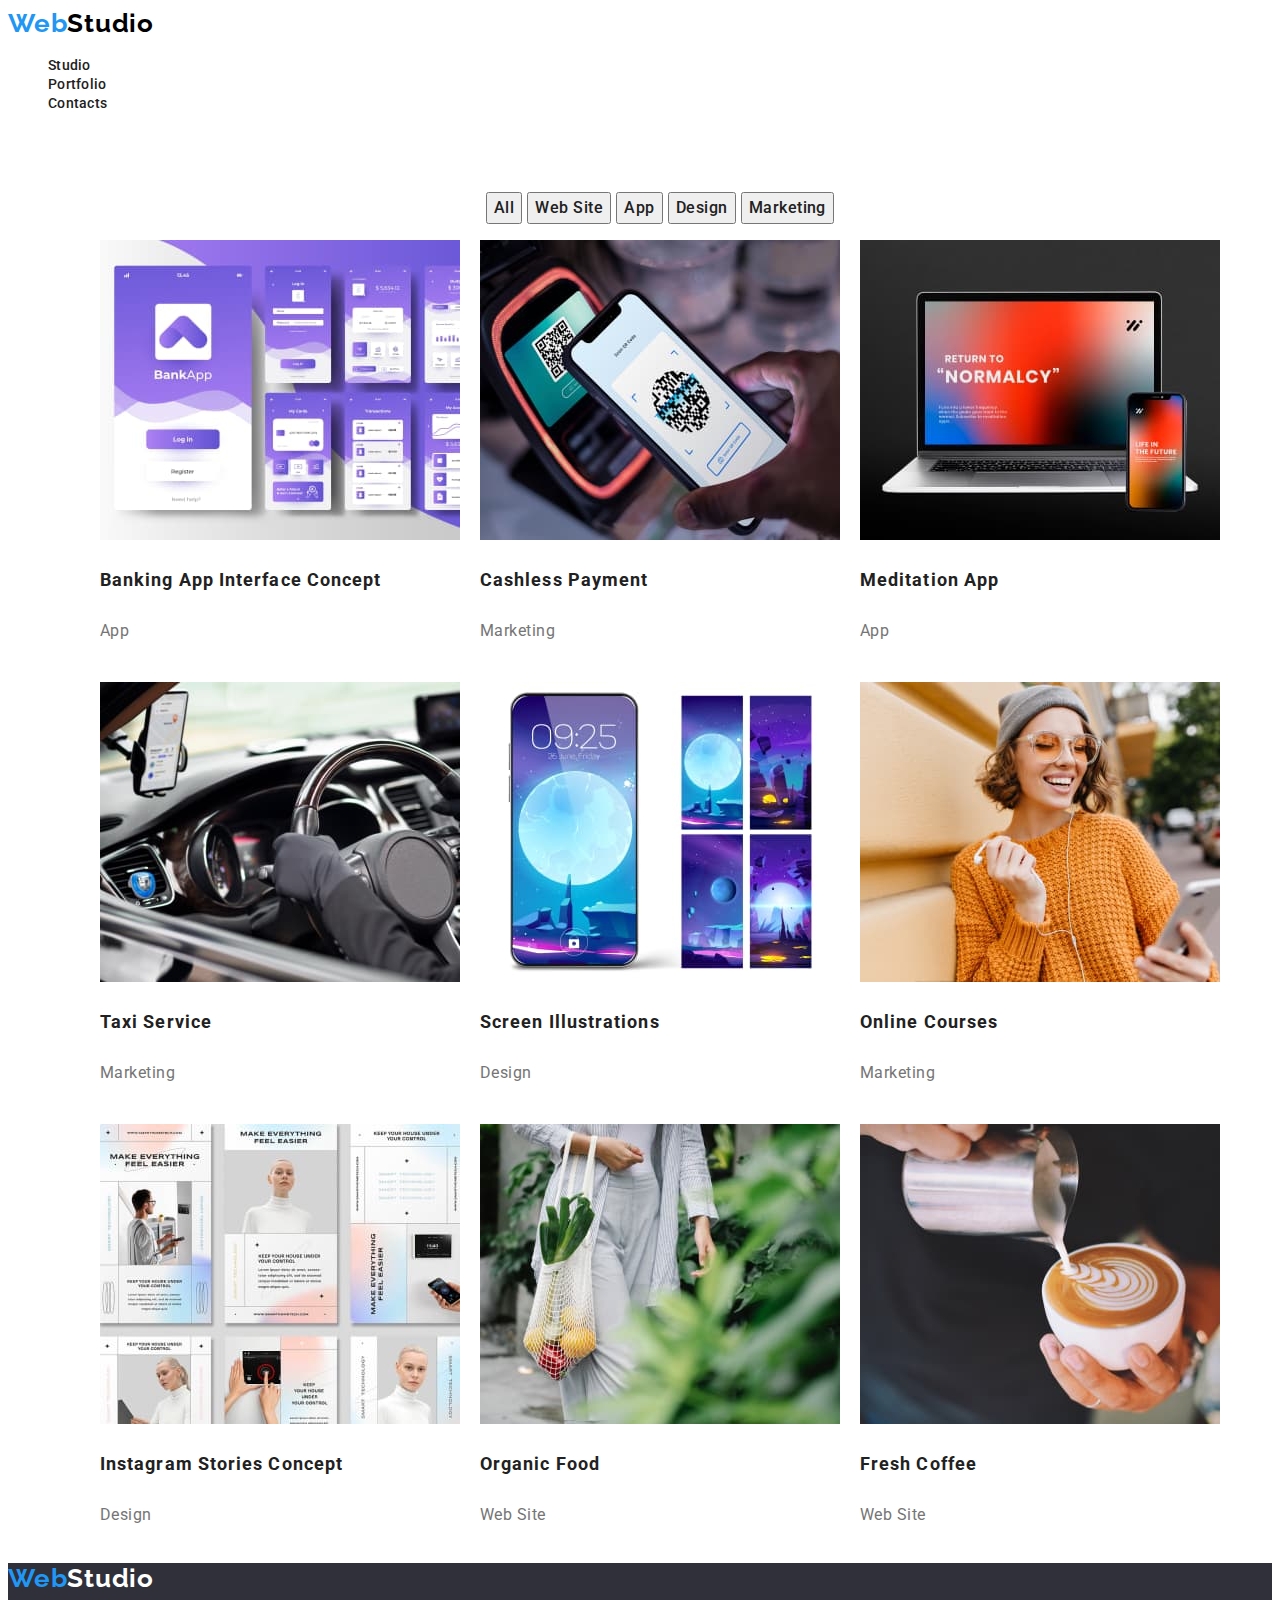
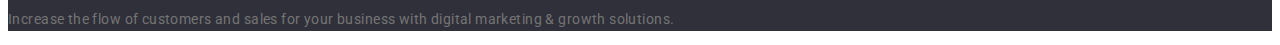
==== portfolio.html @ beb05702 "Completion of layout" ====
<!DOCTYPE html>
<html lang="en">
  <head>
    <meta charset="UTF-8" />
    <meta http-equiv="X-UA-Compatible" content="IE=edge" />
    <meta name="viewport" content="width=device-width, initial-scale=1.0" />
    <title>Portfolio</title>
    <link rel="stylesheet" href="./css/styles.css" />
    <link rel="preconnect" href="https://fonts.googleapis.com" />
    <link rel="preconnect" href="https://fonts.gstatic.com" crossorigin />
    <link
      href="https://fonts.googleapis.com/css2?family=Raleway:wght@700&family=Roboto:wght@400;500;700;900&display=swap"
      rel="stylesheet"
    />
  </head>
  <body>
    <!--Cap content-->
    <header class="header">
      <nav class="navigation">
        <a lang="en" href="./index.html" class="text-link link"
          >Web<span class="studio">Studio</span></a
        >
        <ul class="list-link list">
          <li><a href="./index.html" class="navigation-link link">Studio</a></li>
          <li><a href="./portfolio.html" class="navigation-link link">Portfolio</a></li>
          <li><a href="" class="navigation-link link">Contacts</a></li>
        </ul>
      </nav>
      <address class="address">
      <ul class="list-address list">
        <li>
          <a href="mailto:info@devstudio.com" class="contact-link-address link">info@devstudio.com</a>
        </li>
        <li><a href="tel:+110001111111" class="contact-link-address link">+11 (000) 111-11-11</a></li>
      </ul>
    </address>
    </header>
    <!--Основний контент портфоліо-->
    <main class="portfolio">
      <!--Фільтри проектів-->
      <section class="section-filter">
        <h1 class="visually-hidden">Фільтри проектів</h1>
        <ul class="list-filter list">
          <li><button type="button" class="button-filter">All</button></li>
          <li><button type="button" class="button-filter">Web Site</button></li>
          <li><button type="button" class="button-filter">App</button></li>
          <li><button type="button" class="button-filter">Design</button></li>
          <li><button type="button" class="button-filter">Marketing</button></li>
        </ul>
        
        <ul class="list-project list">
          <li class="text-list-project">
            <img src="./images/banking.jpg" alt="bank app" width="360" height="300"/>
            <h3 class="title-text-project">Banking App Interface Concept</h3>
            <p class="paragraph-project">App</p>
          </li>
          <li class="text-list-project">
            <img src="./images/cashless.jpg"
              alt="Cashless Payments process"
              width="360" height="300"
            />
            <h3 class="title-text-project">Cashless Payment</h3>
            <p class="paragraph-project">Marketing</p>
          </li>
          <li class="text-list-project">
            <img src="./images/meditation.jpg" alt="Laptop and phone" width="360" height="300"/>
            <h3 class="title-text-project">Meditation App</h3>
            <p class="paragraph-project">App</p>
          </li>
          <li class="text-list-project">
            <img src="./images/taxi.jpg" alt="Taxi driver" width="360" height="300"/>
            <h3 class="title-text-project">Taxi Service</h3>
            <p class="paragraph-project">Marketing</p>
          </li>
          <li class="text-list-project">
            <img src="./images/screen.jpg" alt="Phone screen illustrations" width="360" height="300"/>
            <h3 class="title-text-project">Screen Illustrations</h3>
            <p class="paragraph-project">Design</p>
          </li>
          <li class="text-list-project">
            <img src="./images/online.jpg" alt="Happy girl listens to music through phone headphones" width="360" height="300"/>
            <h3 class="title-text-project">Online Courses</h3>
            <p class="paragraph-project">Marketing</p>
          </li>
          <li class="text-list-project">
            <img src="./images/instagram.jpg" alt="Design of Instagram pages" width="360" height="300"/>
            <h3 class="title-text-project">Instagram Stories Concept</h3>
            <p class="paragraph-project">Design</p>
          </li>
          <li class="text-list-project">
            <img src="./images/organic.jpg" alt="A woman holding a bag with vegetables and fruits" width="360" height="300"/>
            <h3 class="title-text-project">Organic Food</h3>
            <p class="paragraph-project">Web Site</p>
          </li>
          <li class="text-list-project">
            <img src="./images/freshcoffee.jpg" alt="A barista preparing a Latte" width="360" height="300"/>
            <h3 class="title-text-project">Fresh Coffee</h3>
            <p class="paragraph-project">Web Site</p>
          </li>
        </ul>
      </section>
    </main>
    <!--Підвал-->
    <footer class="footer">
      <a lang="en" href="./index.html" class="text-link-footer link"
        >Web<span class="footer-studio">Studio</span></a
      >
      <address class="address">
        <p class="paragraph">
            Increase the flow of customers and sales for your business with digital marketing & growth solutions.
        </p>
    </footer>
  </body>
</html>
---- css/styles.css ----
html {
    box-sizing: border-box;
}

*,*::before,*::after {
    box-sizing: inherit;
}

:root {
    --title-text-color: #212121;
    --primary-text-color: #757575;
    --accent-color: #2196f3;
    --active-color: #fff;
}

body {
    font-family: 'Roboto', sans-serif;
    color: var(--title-text-color);
}
/*-----------------------------------------ШАПКА САЙТА--------------------------------------------*/
.text-link,.text-link-footer {
    font-family: 'Raleway';
    font-weight: 700;
    font-size: 26px;
    line-height: 1.19;
    letter-spacing: 0.03em;
    color: var(--accent-color);
}


.studio {
    color: #000;
}
.link {
    text-decoration: none;
}

.list {
    list-style-type: none;
}

.navigation-link {
    font-weight: 500;
    font-size: 14px;
    line-height: 1.14;
    letter-spacing: 0.02em;
    color: var(--title-text-color);
}

.navigation-link:hover,
.navigation-link:focus {
    color: var(--accent-color);
}

.contact-link {
    font-weight: 500;
    font-size: 14px;
    line-height: 1.14;
    letter-spacing: 0.02em;
    color: var(--primary-text-color);
}

.contact-link:hover,
.contact-link:focus {
    color: var(--accent-color);
}
/*-----------------------------------------ШАПКА КОНТЕНТУ---------------------------------------*/
.hero {
    background-color: #2f303a;
    text-align: center;
}

.title-hero {
    font-weight: 900;
    font-size: 44px;
    line-height: 1.36;
    letter-spacing: 0.06em;
    text-transform: uppercase;
    color: var(--active-color);
}

.button {
    font-weight: 700;
    font-size: 16px;
    line-height: 1.89;
    display: flex;
    align-items: center;
    letter-spacing: 0.06em;
    cursor: pointer;
    color: var(--active-color);
    background-color: #188ce8;
    margin: 0 auto;
}

.button:hover,
.button:focus {
    color: var(--active-color);
    background-color: var(--accent-color);
}
/*-----------------------------------------НАШІ ОСОБЛИВОСТІ--------------------------------------*/
.visually-hidden {
        position: absolute;
        width: 1px;
        height: 1px;
        margin: -1px;
        border: 0;
        padding: 0;
        white-space: nowrap;
        clip-path: inset(100%);
        clip: rect(0 0 0 0);
        overflow: hidden;
    }

.title-text {
    font-size: 14px;
    line-height: 1.14;
    letter-spacing: 0.03em;
    text-transform: uppercase;
    color: var(--title-text-color);
}

.paragraph,.paragraph-address,
.contact-link-address {
    font-family: 'Roboto';
        font-style: normal;
    font-size: 14px;
    line-height: 1.71;
    letter-spacing: 0.03em;
    color: var(--primary-text-color);
}
.paragraph-address {
    color: var(--active-color);
}
/*-----------------------------------------ЧИМ МИ ЗАЙМАЄМОСЬ----------------------------------------*/
.title-development,.title-team {
    font-size: 36px;
    line-height: 1.17;
    text-align: center;
    letter-spacing: 0.03em;
    color: var(--title-text-color);
}
/*-----------------------------------------НАША КОМАНДА----------------------------------------------*/

.title-name {
    font-weight: 500;
    font-size: 16px;
    line-height: 1.19;
    text-align: center;
    letter-spacing: 0.03em;
    color: var(--title-text-color);
}

.specialty {
    font-size: 16px;
    line-height: 1.19;
    text-align: center;
    letter-spacing: 0.03em;
    color: var(--primary-text-color);
}
/*-----------------------------------------ФІЛЬТРИ ПРОЕКТІВ-------------------------------------------*/
.list-filter {
    display: flex;
    justify-content: center;
    gap: 5px;

}
.list-project {
    display: flex;
    justify-content: center;
    flex-wrap: wrap;
    gap: 20px;
   
}


.button-filter {
    cursor: pointer;
    font-family: 'Roboto';
    font-weight: 500;
    font-size: 16px;
    line-height: 1.63;
    text-align: center;
    letter-spacing: 0.03em;
    color: var(--title-text-color);
}

.button-filter:hover,
.button-filter:focus {
    color: var(--active-color);
    background-color: var(--accent-color);
}

.title-text-project {
    font-size: 18px;
    line-height: 2;
    letter-spacing: 0.06em;
    color: var(--title-text-color);
}

.paragraph-project {
    font-size: 16px;
    line-height: 1.89;
    letter-spacing: 0.03em;
    color: var(--primary-text-color);
}
/*-----------------------------------------ПІДВАЛ------------------------------------------------*/
.footer {
    background: #2f303a;
}

.footer-studio {
    color: var(--active-color);
}

.contact-link-address {
    color: rgba(255, 255, 255, 0.6);
}

.contact-link-address:hover,
.contact-link-address:focus {
    color: var(--accent-color);
}
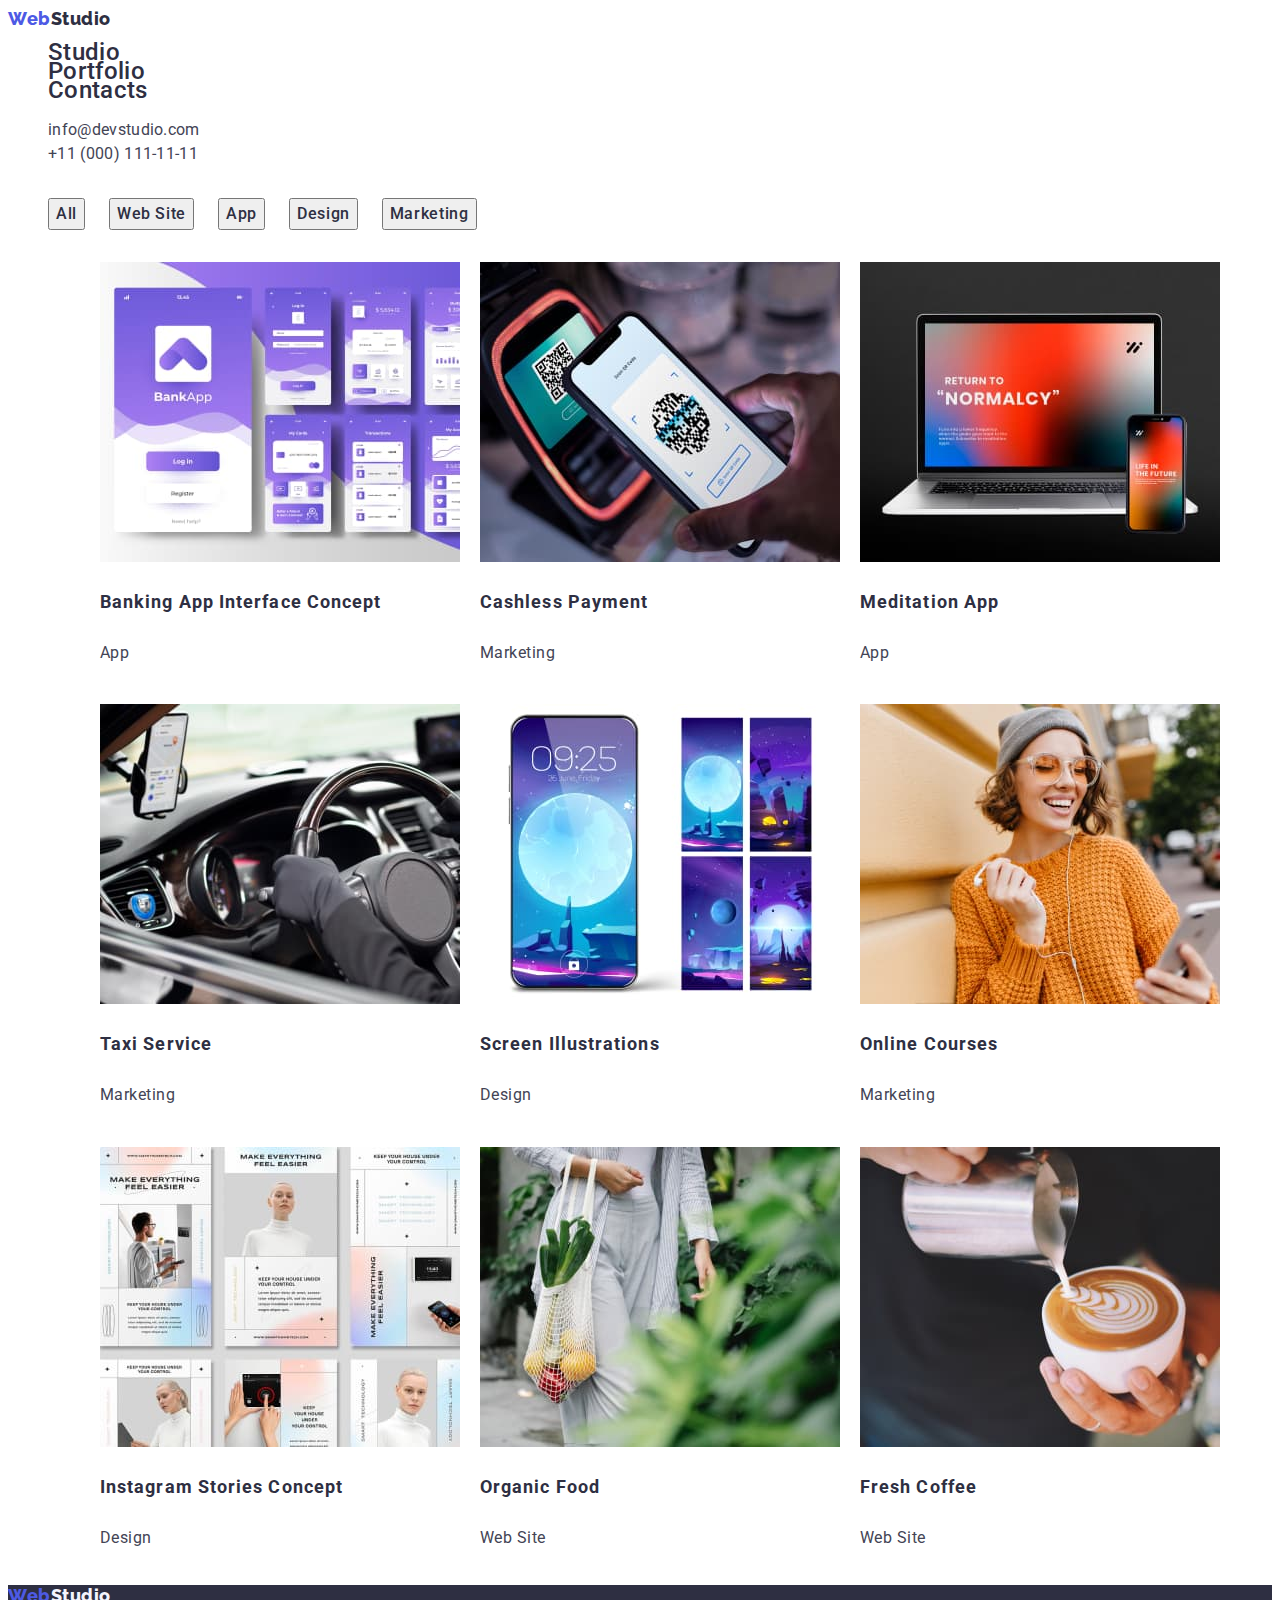
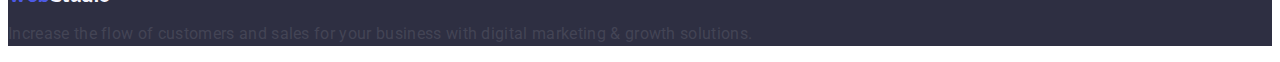
==== commit 72022626: "Changes have been made" ====
--- a/portfolio.html
+++ b/portfolio.html
@@ -35,11 +35,11 @@
       </ul>
     </address>
     </header>
-    <!--Основний контент портфоліо-->
+    <!--The main content of the portfolio-->
     <main class="portfolio">
-      <!--Фільтри проектів-->
+      <!--Filters-->
       <section class="section-filter">
-        <h1 class="visually-hidden">Фільтри проектів</h1>
+        <h1 class="visually-hidden">Filters</h1>
         <ul class="list-filter list">
           <li><button type="button" class="button-filter">All</button></li>
           <li><button type="button" class="button-filter">Web Site</button></li>
@@ -100,12 +100,10 @@
         </ul>
       </section>
     </main>
-    <!--Підвал-->
+    <!--Footer-->
     <footer class="footer">
       <a lang="en" href="./index.html" class="text-link-footer link"
-        >Web<span class="footer-studio">Studio</span></a
-      >
-      <address class="address">
+        >Web<span class="footer-studio">Studio</span></a>
         <p class="paragraph">
             Increase the flow of customers and sales for your business with digital marketing & growth solutions.
         </p>
--- a/css/styles.css
+++ b/css/styles.css
@@ -7,10 +7,10 @@
 }
 
 :root {
-    --title-text-color: #212121;
-    --primary-text-color: #757575;
-    --accent-color: #2196f3;
-    --active-color: #fff;
+    --title-text-color: #2E2F42;
+    --primary-text-color: #434455;
+    --accent-color: #4D5AE5;
+    --active-color: #F4F4FD;
 }
 
 body {
@@ -20,16 +20,16 @@
 /*-----------------------------------------ШАПКА САЙТА--------------------------------------------*/
 .text-link,.text-link-footer {
     font-family: 'Raleway';
-    font-weight: 700;
-    font-size: 26px;
-    line-height: 1.19;
-    letter-spacing: 0.03em;
+    font-weight: 800;
+    font-size: 18px;
+    line-height: 21px;
+    letter-spacing: 0.54px;
     color: var(--accent-color);
 }
 
 
 .studio {
-    color: #000;
+    color: #2E2F42;
 }
 .link {
     text-decoration: none;
@@ -41,9 +41,9 @@
 
 .navigation-link {
     font-weight: 500;
-    font-size: 14px;
-    line-height: 1.14;
-    letter-spacing: 0.02em;
+    font-size: 24px;
+    line-height: 0.32px;
+    letter-spacing: 0.32px;
     color: var(--title-text-color);
 }
 
@@ -53,10 +53,10 @@
 }
 
 .contact-link {
-    font-weight: 500;
-    font-size: 14px;
-    line-height: 1.14;
-    letter-spacing: 0.02em;
+    font-weight: 400;
+    font-size: 24px;
+    line-height: 0.32px;
+    letter-spacing: 0.32px;
     color: var(--primary-text-color);
 }
 
@@ -66,7 +66,7 @@
 }
 /*-----------------------------------------ШАПКА КОНТЕНТУ---------------------------------------*/
 .hero {
-    background-color: #2f303a;
+    background-color: #2E2F42;
     text-align: center;
 }
 
@@ -80,15 +80,15 @@
 }
 
 .button {
-    font-weight: 700;
-    font-size: 16px;
-    line-height: 1.89;
+    font-weight: 500;
+    font-size: 16px;
+    line-height: 24px;
     display: flex;
     align-items: center;
-    letter-spacing: 0.06em;
+    letter-spacing: 0.64px;
     cursor: pointer;
     color: var(--active-color);
-    background-color: #188ce8;
+    background-color: #4D5AE5;
     margin: 0 auto;
 }
 
@@ -112,9 +112,9 @@
     }
 
 .title-text {
-    font-size: 14px;
-    line-height: 1.14;
-    letter-spacing: 0.03em;
+    font-size: 20px;
+    line-height: 1.2;
+    letter-spacing: 0.4px;
     text-transform: uppercase;
     color: var(--title-text-color);
 }
@@ -123,9 +123,9 @@
 .contact-link-address {
     font-family: 'Roboto';
         font-style: normal;
-    font-size: 14px;
-    line-height: 1.71;
-    letter-spacing: 0.03em;
+    font-size: 16px;
+    line-height: 24px;
+    letter-spacing: 0.32px;
     color: var(--primary-text-color);
 }
 .paragraph-address {
@@ -151,17 +151,17 @@
 }
 
 .specialty {
-    font-size: 16px;
-    line-height: 1.19;
-    text-align: center;
-    letter-spacing: 0.03em;
+    font-size: 20px;
+    line-height: 24px;
+    text-align: center;
+    letter-spacing: 0.4px;
     color: var(--primary-text-color);
 }
 /*-----------------------------------------ФІЛЬТРИ ПРОЕКТІВ-------------------------------------------*/
 .list-filter {
-    display: flex;
+    display: inline-flex;
     justify-content: center;
-    gap: 5px;
+    gap: 24px;
 
 }
 .list-project {
@@ -180,7 +180,7 @@
     font-size: 16px;
     line-height: 1.63;
     text-align: center;
-    letter-spacing: 0.03em;
+    letter-spacing: 0.64px;
     color: var(--title-text-color);
 }
 
@@ -205,7 +205,7 @@
 }
 /*-----------------------------------------ПІДВАЛ------------------------------------------------*/
 .footer {
-    background: #2f303a;
+    background: #2E2F42;
 }
 
 .footer-studio {
@@ -213,7 +213,7 @@
 }
 
 .contact-link-address {
-    color: rgba(255, 255, 255, 0.6);
+    color: rgba(67, 68, 85, 1);
 }
 
 .contact-link-address:hover,
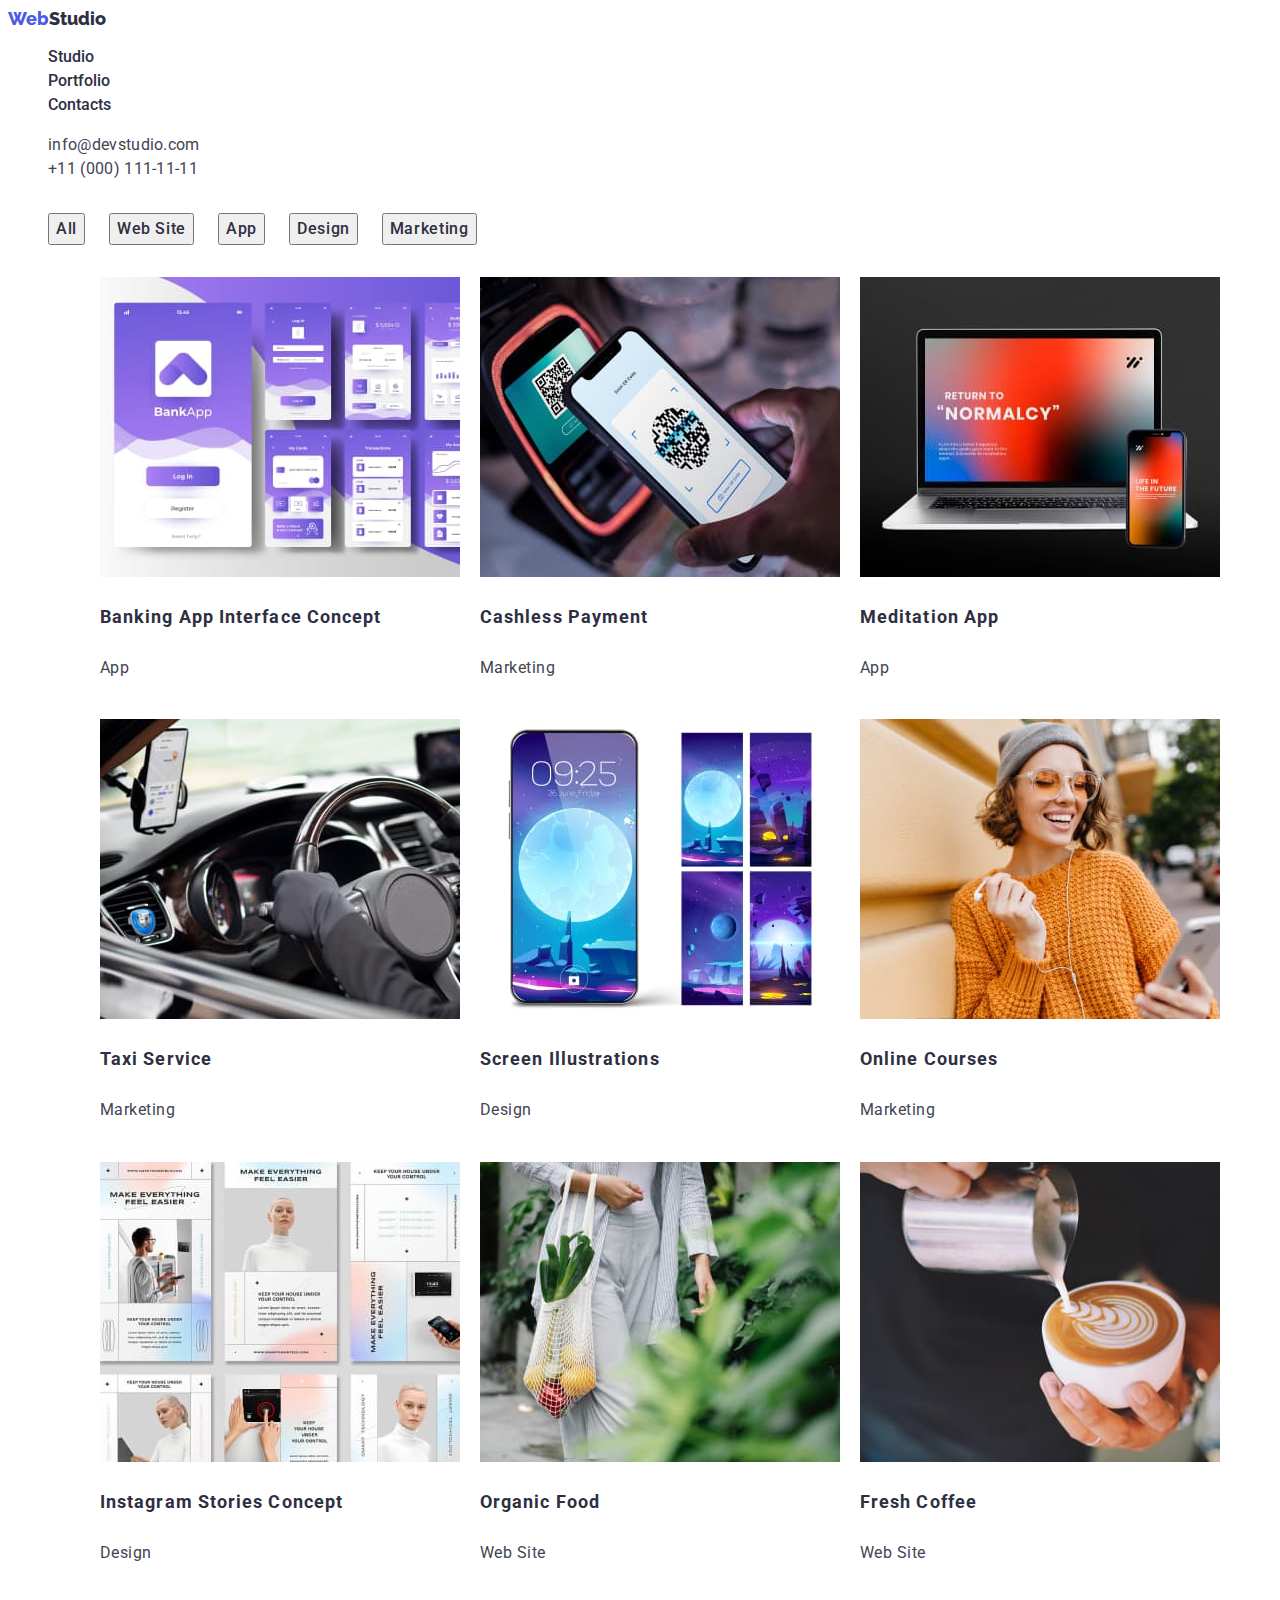
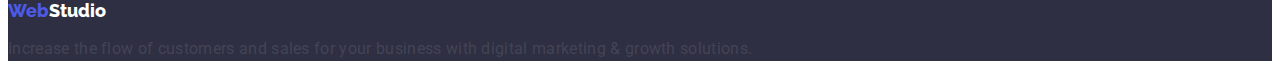
==== commit 5a500bff: "changes" ====
--- a/portfolio.html
+++ b/portfolio.html
@@ -18,8 +18,7 @@
     <header class="header">
       <nav class="navigation">
         <a lang="en" href="./index.html" class="text-link link"
-          >Web<span class="studio">Studio</span></a
-        >
+          >Web<span class="studio">Studio</span></a>
         <ul class="list-link list">
           <li><a href="./index.html" class="navigation-link link">Studio</a></li>
           <li><a href="./portfolio.html" class="navigation-link link">Portfolio</a></li>
--- a/css/styles.css
+++ b/css/styles.css
@@ -10,20 +10,19 @@
     --title-text-color: #2E2F42;
     --primary-text-color: #434455;
     --accent-color: #4D5AE5;
-    --active-color: #F4F4FD;
+    --active-color: #FFF;
 }
 
 body {
     font-family: 'Roboto', sans-serif;
     color: var(--title-text-color);
 }
-/*-----------------------------------------ШАПКА САЙТА--------------------------------------------*/
+/*-----------------------------------------Site header--------------------------------------------*/
 .text-link,.text-link-footer {
     font-family: 'Raleway';
     font-weight: 800;
     font-size: 18px;
     line-height: 21px;
-    letter-spacing: 0.54px;
     color: var(--accent-color);
 }
 
@@ -41,9 +40,8 @@
 
 .navigation-link {
     font-weight: 500;
-    font-size: 24px;
-    line-height: 0.32px;
-    letter-spacing: 0.32px;
+    font-size: 16px;
+    line-height: 24px;
     color: var(--title-text-color);
 }
 
@@ -54,9 +52,8 @@
 
 .contact-link {
     font-weight: 400;
-    font-size: 24px;
-    line-height: 0.32px;
-    letter-spacing: 0.32px;
+    font-size: 16px;
+    line-height: 24px;
     color: var(--primary-text-color);
 }
 
@@ -64,17 +61,16 @@
 .contact-link:focus {
     color: var(--accent-color);
 }
-/*-----------------------------------------ШАПКА КОНТЕНТУ---------------------------------------*/
+/*-----------------------------------------Cap content---------------------------------------*/
 .hero {
     background-color: #2E2F42;
     text-align: center;
 }
 
 .title-hero {
-    font-weight: 900;
-    font-size: 44px;
-    line-height: 1.36;
-    letter-spacing: 0.06em;
+    font-weight: 700;
+    font-size: 56px;
+    line-height: 60px;
     text-transform: uppercase;
     color: var(--active-color);
 }
@@ -85,11 +81,12 @@
     line-height: 24px;
     display: flex;
     align-items: center;
-    letter-spacing: 0.64px;
     cursor: pointer;
     color: var(--active-color);
     background-color: #4D5AE5;
     margin: 0 auto;
+    padding: 16px 32px;
+    border-radius: 4px;
 }
 
 .button:hover,
@@ -97,7 +94,7 @@
     color: var(--active-color);
     background-color: var(--accent-color);
 }
-/*-----------------------------------------НАШІ ОСОБЛИВОСТІ--------------------------------------*/
+/*-----------------------------------------Our features--------------------------------------*/
 .visually-hidden {
         position: absolute;
         width: 1px;
@@ -131,7 +128,7 @@
 .paragraph-address {
     color: var(--active-color);
 }
-/*-----------------------------------------ЧИМ МИ ЗАЙМАЄМОСЬ----------------------------------------*/
+/*-----------------------------------------What are we doing----------------------------------------*/
 .title-development,.title-team {
     font-size: 36px;
     line-height: 1.17;
@@ -139,7 +136,7 @@
     letter-spacing: 0.03em;
     color: var(--title-text-color);
 }
-/*-----------------------------------------НАША КОМАНДА----------------------------------------------*/
+/*-----------------------------------------Our Team----------------------------------------------*/
 
 .title-name {
     font-weight: 500;
@@ -157,7 +154,7 @@
     letter-spacing: 0.4px;
     color: var(--primary-text-color);
 }
-/*-----------------------------------------ФІЛЬТРИ ПРОЕКТІВ-------------------------------------------*/
+/*-----------------------------------------Filters-------------------------------------------*/
 .list-filter {
     display: inline-flex;
     justify-content: center;
@@ -203,7 +200,7 @@
     letter-spacing: 0.03em;
     color: var(--primary-text-color);
 }
-/*-----------------------------------------ПІДВАЛ------------------------------------------------*/
+/*-----------------------------------------Footer-----------------------------------------------*/
 .footer {
     background: #2E2F42;
 }
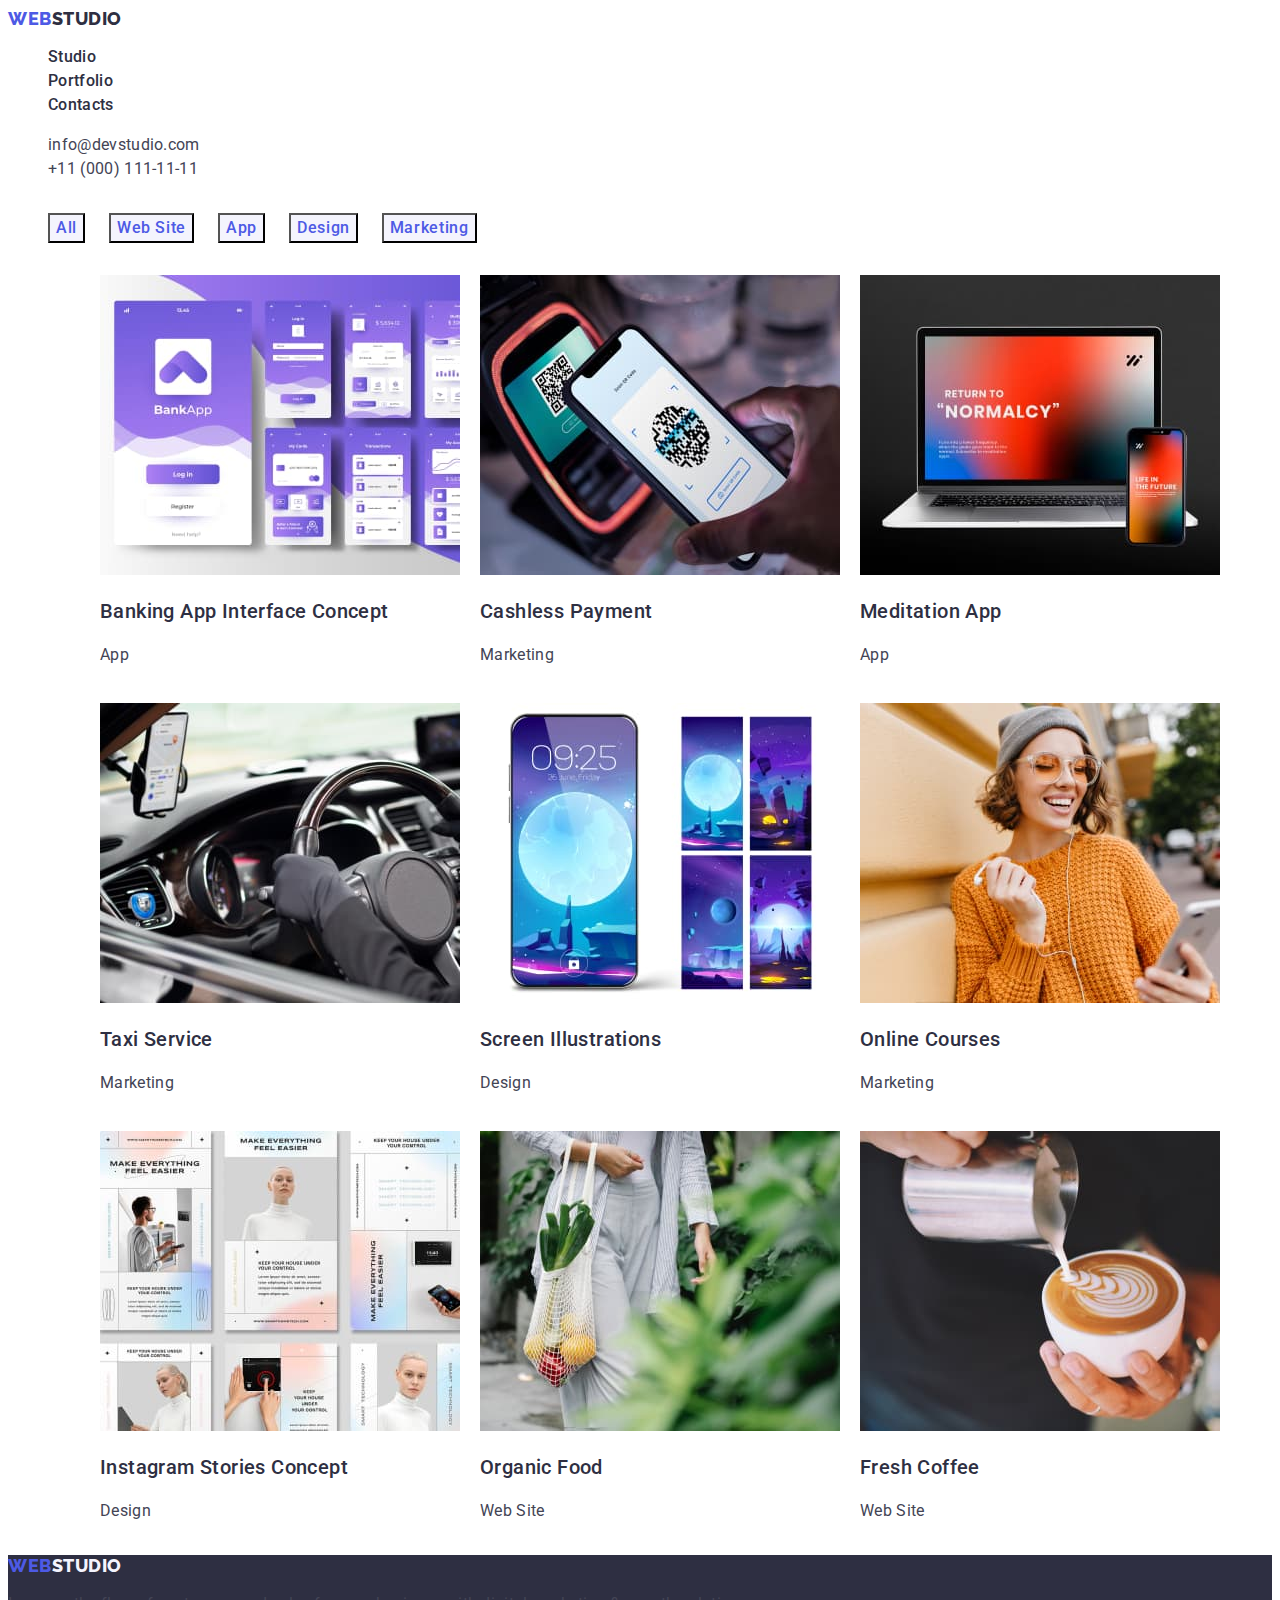
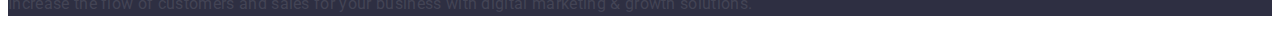
==== commit 2e43bd9c: "changes" ====
--- a/portfolio.html
+++ b/portfolio.html
@@ -54,10 +54,7 @@
             <p class="paragraph-project">App</p>
           </li>
           <li class="text-list-project">
-            <img src="./images/cashless.jpg"
-              alt="Cashless Payments process"
-              width="360" height="300"
-            />
+            <img src="./images/cashless.jpg" alt="Cashless Payments process" width="360" height="300"/>
             <h3 class="title-text-project">Cashless Payment</h3>
             <p class="paragraph-project">Marketing</p>
           </li>
--- a/css/styles.css
+++ b/css/styles.css
@@ -11,18 +11,22 @@
     --primary-text-color: #434455;
     --accent-color: #4D5AE5;
     --active-color: #FFF;
+    --indent-number: 30px;
 }
 
 body {
     font-family: 'Roboto', sans-serif;
-    color: var(--title-text-color);
+    color: #434455;
+    background-color: #FFFFFF;
 }
 /*-----------------------------------------Site header--------------------------------------------*/
 .text-link,.text-link-footer {
-    font-family: 'Raleway';
+    font-family: 'Raleway', sans-serif;
     font-weight: 800;
     font-size: 18px;
-    line-height: 21px;
+    line-height: 1.17;
+    letter-spacing: 0.03em;
+    text-transform: uppercase;
     color: var(--accent-color);
 }
 
@@ -42,12 +46,13 @@
     font-weight: 500;
     font-size: 16px;
     line-height: 24px;
+    letter-spacing: 0.02em;
     color: var(--title-text-color);
 }
 
 .navigation-link:hover,
 .navigation-link:focus {
-    color: var(--accent-color);
+    color: #404bbf ;
 }
 
 .contact-link {
@@ -55,11 +60,12 @@
     font-size: 16px;
     line-height: 24px;
     color: var(--primary-text-color);
-}
-
-.contact-link:hover,
-.contact-link:focus {
-    color: var(--accent-color);
+    font-style: normal;
+}
+
+.contact-link-address:hover,
+.contact-link-address:focus {
+    color: #404bbf;
 }
 /*-----------------------------------------Cap content---------------------------------------*/
 .hero {
@@ -119,11 +125,12 @@
 .paragraph,.paragraph-address,
 .contact-link-address {
     font-family: 'Roboto';
-        font-style: normal;
-    font-size: 16px;
-    line-height: 24px;
-    letter-spacing: 0.32px;
-    color: var(--primary-text-color);
+    font-style: normal;
+    font-weight: 400;
+    font-size: 16px;
+    line-height: 24px;
+    letter-spacing: 0.02em;
+    color: #434455;
 }
 .paragraph-address {
     color: var(--active-color);
@@ -131,28 +138,36 @@
 /*-----------------------------------------What are we doing----------------------------------------*/
 .title-development,.title-team {
     font-size: 36px;
-    line-height: 1.17;
-    text-align: center;
-    letter-spacing: 0.03em;
-    color: var(--title-text-color);
+    font-weight: 700;
+    line-height: 1.11;
+    text-align: center;
+    letter-spacing: 0.02em;
+    color: #2e2f42;
 }
 /*-----------------------------------------Our Team----------------------------------------------*/
-
+.team {
+    background-color: #F4F4FD;
+}
+.list-team {
+    display: flex;
+    margin-right: calc(-1 * var(--indent-number));
+    margin-top: 50px;
+}
 .title-name {
     font-weight: 500;
-    font-size: 16px;
-    line-height: 1.19;
-    text-align: center;
-    letter-spacing: 0.03em;
-    color: var(--title-text-color);
+    font-size: 20px;
+    line-height: 1.2;
+    text-align: center;
+    letter-spacing: 0.02em;
+    color: #2e2f42;
 }
 
 .specialty {
-    font-size: 20px;
-    line-height: 24px;
-    text-align: center;
-    letter-spacing: 0.4px;
-    color: var(--primary-text-color);
+    font-size: 16px;
+    line-height: 1.5;
+    text-align: center;
+    letter-spacing: 0.02em;
+    color: #434455;
 }
 /*-----------------------------------------Filters-------------------------------------------*/
 .list-filter {
@@ -162,43 +177,45 @@
 
 }
 .list-project {
+    text-decoration: none;
+    list-style: none;
     display: flex;
     justify-content: center;
     flex-wrap: wrap;
     gap: 20px;
    
 }
-
-
 .button-filter {
     cursor: pointer;
-    font-family: 'Roboto';
-    font-weight: 500;
-    font-size: 16px;
-    line-height: 1.63;
-    text-align: center;
-    letter-spacing: 0.64px;
-    color: var(--title-text-color);
+    font-family: 'Roboto', sans-serif;
+    font-weight: 500;
+    font-size: 16px;
+    line-height: 1.5;
+    text-align: center;
+    letter-spacing: 0.04em;
+    color: #4d5ae5;
+    background-color: #F4F4FD;
 }
 
 .button-filter:hover,
 .button-filter:focus {
     color: var(--active-color);
-    background-color: var(--accent-color);
+    background-color: #404BBF;
 }
 
 .title-text-project {
-    font-size: 18px;
-    line-height: 2;
-    letter-spacing: 0.06em;
-    color: var(--title-text-color);
+    font-weight: 500;
+    font-size: 20px;
+    line-height: 1.2;
+    letter-spacing: 0.02em;
+    color: #2e2f42;
 }
 
 .paragraph-project {
     font-size: 16px;
-    line-height: 1.89;
-    letter-spacing: 0.03em;
-    color: var(--primary-text-color);
+    line-height: 1.5;
+    letter-spacing: 0.02em;
+    color: #434455;
 }
 /*-----------------------------------------Footer-----------------------------------------------*/
 .footer {
@@ -206,14 +223,5 @@
 }
 
 .footer-studio {
-    color: var(--active-color);
-}
-
-.contact-link-address {
-    color: rgba(67, 68, 85, 1);
-}
-
-.contact-link-address:hover,
-.contact-link-address:focus {
-    color: var(--accent-color);
-}
+    color: #F4F4FD;
+}
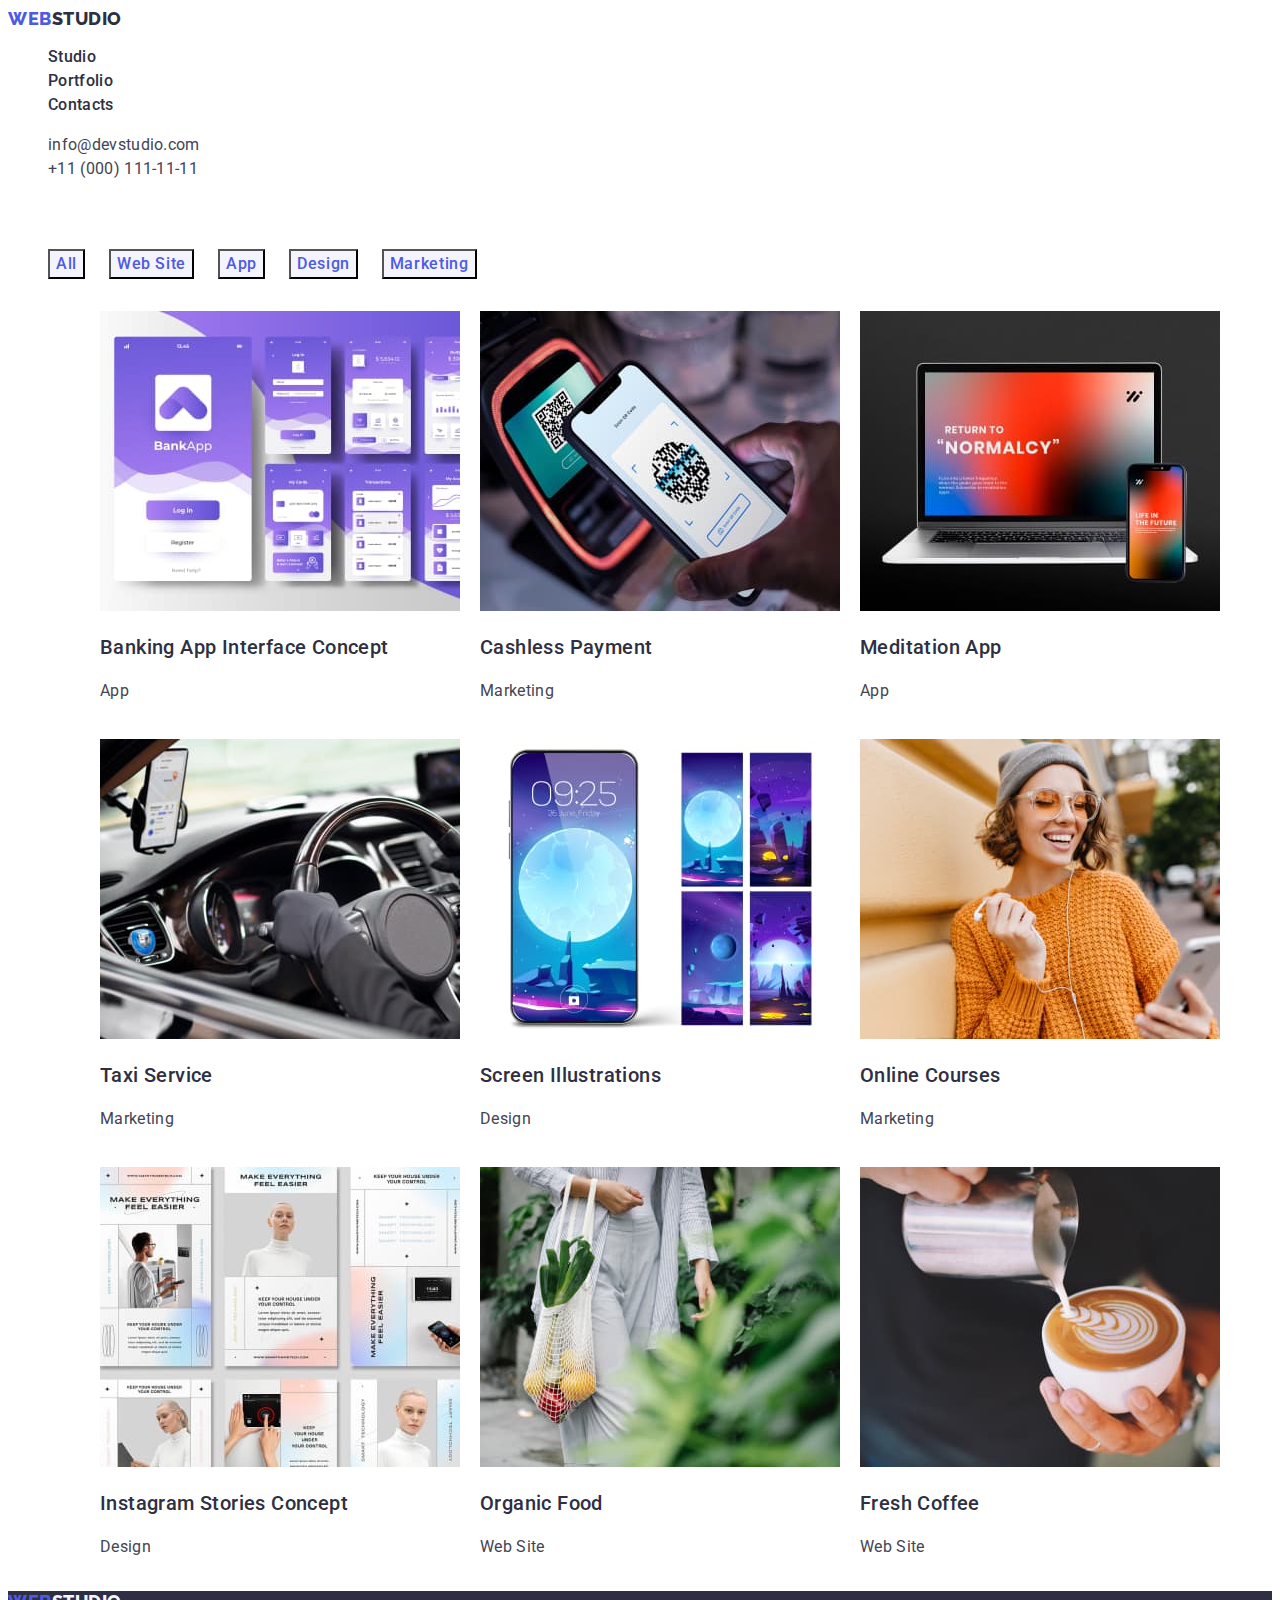
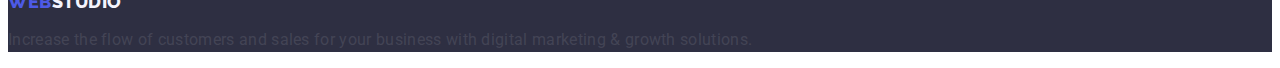
==== commit 0b37c0a9: "Update portfolio.html" ====
--- a/portfolio.html
+++ b/portfolio.html
@@ -49,49 +49,67 @@
         
         <ul class="list-project list">
           <li class="text-list-project">
+          <a href="/" class="link">
             <img src="./images/banking.jpg" alt="bank app" width="360" height="300"/>
             <h3 class="title-text-project">Banking App Interface Concept</h3>
             <p class="paragraph-project">App</p>
+          </a>
           </li>
           <li class="text-list-project">
+          <a href="/" class="link">
             <img src="./images/cashless.jpg" alt="Cashless Payments process" width="360" height="300"/>
             <h3 class="title-text-project">Cashless Payment</h3>
             <p class="paragraph-project">Marketing</p>
+          </a>
           </li>
           <li class="text-list-project">
+          <a href="/" class="link">
             <img src="./images/meditation.jpg" alt="Laptop and phone" width="360" height="300"/>
             <h3 class="title-text-project">Meditation App</h3>
             <p class="paragraph-project">App</p>
+          </a>
           </li>
           <li class="text-list-project">
+          <a href="/" class="link">
             <img src="./images/taxi.jpg" alt="Taxi driver" width="360" height="300"/>
             <h3 class="title-text-project">Taxi Service</h3>
             <p class="paragraph-project">Marketing</p>
+          </a>
           </li>
           <li class="text-list-project">
+          <a href="/" class="link">
             <img src="./images/screen.jpg" alt="Phone screen illustrations" width="360" height="300"/>
             <h3 class="title-text-project">Screen Illustrations</h3>
             <p class="paragraph-project">Design</p>
+          </a>
           </li>
           <li class="text-list-project">
+          <a href="/" class="link">
             <img src="./images/online.jpg" alt="Happy girl listens to music through phone headphones" width="360" height="300"/>
             <h3 class="title-text-project">Online Courses</h3>
             <p class="paragraph-project">Marketing</p>
+            </a>
           </li>
           <li class="text-list-project">
+          <a href="/" class="link">
             <img src="./images/instagram.jpg" alt="Design of Instagram pages" width="360" height="300"/>
             <h3 class="title-text-project">Instagram Stories Concept</h3>
             <p class="paragraph-project">Design</p>
+          </a>
           </li>
           <li class="text-list-project">
+          <a href="/" class="link">
             <img src="./images/organic.jpg" alt="A woman holding a bag with vegetables and fruits" width="360" height="300"/>
             <h3 class="title-text-project">Organic Food</h3>
             <p class="paragraph-project">Web Site</p>
+          </a>
           </li>
           <li class="text-list-project">
+          <a href="/" class="link">
             <img src="./images/freshcoffee.jpg" alt="A barista preparing a Latte" width="360" height="300"/>
             <h3 class="title-text-project">Fresh Coffee</h3>
             <p class="paragraph-project">Web Site</p>
+          </a>
           </li>
         </ul>
       </section>
--- a/css/styles.css
+++ b/css/styles.css
@@ -10,7 +10,7 @@
     --title-text-color: #2E2F42;
     --primary-text-color: #434455;
     --accent-color: #4D5AE5;
-    --active-color: #FFF;
+    --active-color: #ffffff;
     --indent-number: 30px;
 }
 
@@ -27,6 +27,7 @@
     line-height: 1.17;
     letter-spacing: 0.03em;
     text-transform: uppercase;
+    text-decoration: none;
     color: var(--accent-color);
 }
 
@@ -74,40 +75,32 @@
 }
 
 .title-hero {
-    font-weight: 700;
     font-size: 56px;
-    line-height: 60px;
-    text-transform: uppercase;
+    line-height: 1.07;
+    text-align: center;
+    letter-spacing: 0.02em;
     color: var(--active-color);
 }
 
 .button {
-    font-weight: 500;
-    font-size: 16px;
-    line-height: 24px;
-    display: flex;
-    align-items: center;
+    background-color: #4D5AE5;
+    font-family: "Roboto", sans-serif;
+    font-weight: 500;
+    font-size: 16px;
+    line-height: 1.5;
+    letter-spacing: 0.04em;
     cursor: pointer;
     color: var(--active-color);
-    background-color: #4D5AE5;
-    margin: 0 auto;
-    padding: 16px 32px;
-    border-radius: 4px;
-}
-
+}
 .button:hover,
 .button:focus {
-    color: var(--active-color);
-    background-color: var(--accent-color);
+    background-color: #404BBF;
 }
 /*-----------------------------------------Our features--------------------------------------*/
 .visually-hidden {
-        position: absolute;
-        width: 1px;
-        height: 1px;
+        list-style: none;
         margin: -1px;
         border: 0;
-        padding: 0;
         white-space: nowrap;
         clip-path: inset(100%);
         clip: rect(0 0 0 0);
@@ -115,10 +108,10 @@
     }
 
 .title-text {
+    font-weight: 500;
     font-size: 20px;
     line-height: 1.2;
-    letter-spacing: 0.4px;
-    text-transform: uppercase;
+    letter-spacing: 0.02em;
     color: var(--title-text-color);
 }
 
@@ -133,6 +126,7 @@
     color: #434455;
 }
 .paragraph-address {
+    font-style: normal;
     color: var(--active-color);
 }
 /*-----------------------------------------What are we doing----------------------------------------*/
@@ -224,4 +218,4 @@
 
 .footer-studio {
     color: #F4F4FD;
-}
+}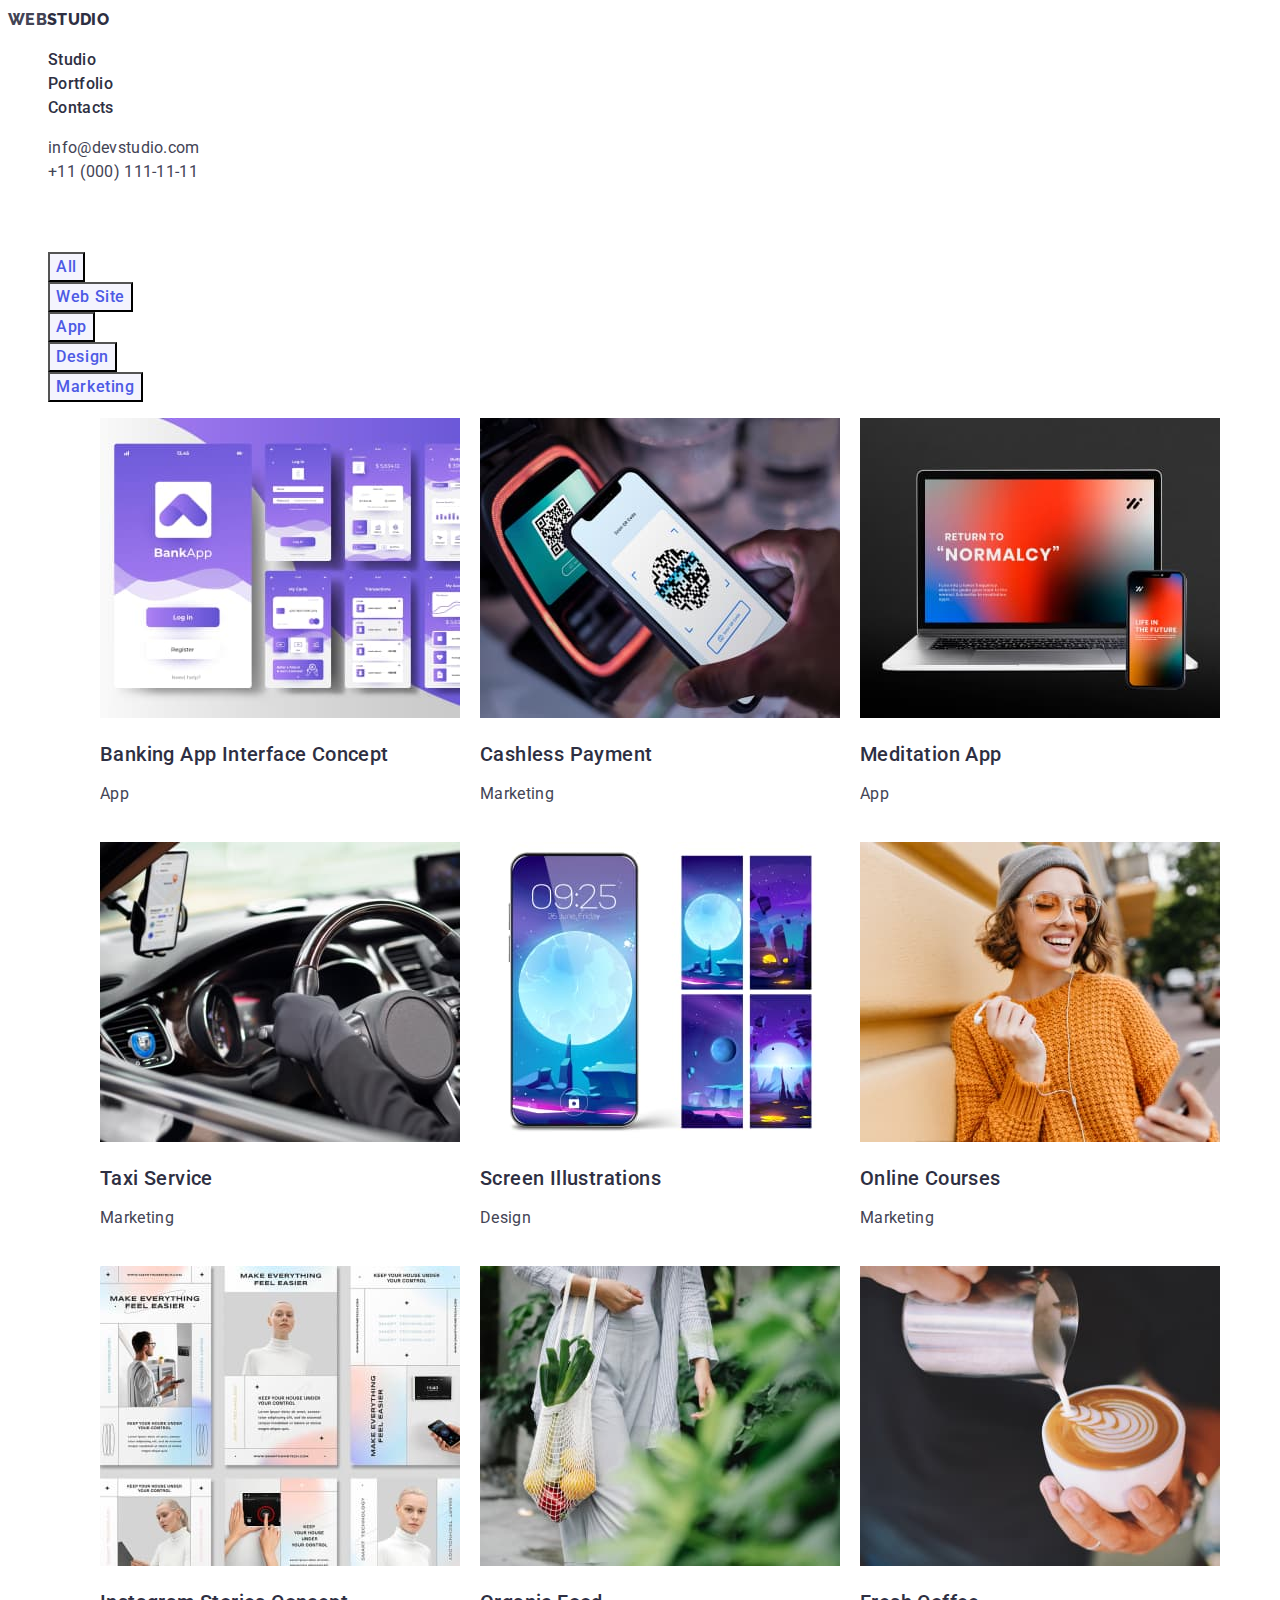
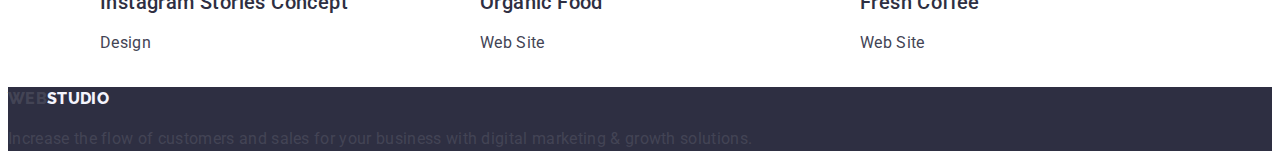
==== commit 2153c871: "changes" ====
--- a/portfolio.html
+++ b/portfolio.html
@@ -51,63 +51,63 @@
           <li class="text-list-project">
           <a href="/" class="link">
             <img src="./images/banking.jpg" alt="bank app" width="360" height="300"/>
-            <h3 class="title-text-project">Banking App Interface Concept</h3>
+            <h2 class="title-text-project">Banking App Interface Concept</h2>
             <p class="paragraph-project">App</p>
           </a>
           </li>
           <li class="text-list-project">
           <a href="/" class="link">
             <img src="./images/cashless.jpg" alt="Cashless Payments process" width="360" height="300"/>
-            <h3 class="title-text-project">Cashless Payment</h3>
+            <h2 class="title-text-project">Cashless Payment</h2>
             <p class="paragraph-project">Marketing</p>
           </a>
           </li>
           <li class="text-list-project">
           <a href="/" class="link">
             <img src="./images/meditation.jpg" alt="Laptop and phone" width="360" height="300"/>
-            <h3 class="title-text-project">Meditation App</h3>
+            <h2 class="title-text-project">Meditation App</h2>
             <p class="paragraph-project">App</p>
           </a>
           </li>
           <li class="text-list-project">
           <a href="/" class="link">
             <img src="./images/taxi.jpg" alt="Taxi driver" width="360" height="300"/>
-            <h3 class="title-text-project">Taxi Service</h3>
+            <h2 class="title-text-project">Taxi Service</h2>
             <p class="paragraph-project">Marketing</p>
           </a>
           </li>
           <li class="text-list-project">
           <a href="/" class="link">
             <img src="./images/screen.jpg" alt="Phone screen illustrations" width="360" height="300"/>
-            <h3 class="title-text-project">Screen Illustrations</h3>
+            <h2 class="title-text-project">Screen Illustrations</h2>
             <p class="paragraph-project">Design</p>
           </a>
           </li>
           <li class="text-list-project">
           <a href="/" class="link">
             <img src="./images/online.jpg" alt="Happy girl listens to music through phone headphones" width="360" height="300"/>
-            <h3 class="title-text-project">Online Courses</h3>
+            <h2 class="title-text-project">Online Courses</h2>
             <p class="paragraph-project">Marketing</p>
             </a>
           </li>
           <li class="text-list-project">
           <a href="/" class="link">
             <img src="./images/instagram.jpg" alt="Design of Instagram pages" width="360" height="300"/>
-            <h3 class="title-text-project">Instagram Stories Concept</h3>
+            <h2 class="title-text-project">Instagram Stories Concept</h2>
             <p class="paragraph-project">Design</p>
           </a>
           </li>
           <li class="text-list-project">
           <a href="/" class="link">
             <img src="./images/organic.jpg" alt="A woman holding a bag with vegetables and fruits" width="360" height="300"/>
-            <h3 class="title-text-project">Organic Food</h3>
+            <h2 class="title-text-project">Organic Food</h2>
             <p class="paragraph-project">Web Site</p>
           </a>
           </li>
           <li class="text-list-project">
           <a href="/" class="link">
             <img src="./images/freshcoffee.jpg" alt="A barista preparing a Latte" width="360" height="300"/>
-            <h3 class="title-text-project">Fresh Coffee</h3>
+            <h2 class="title-text-project">Fresh Coffee</h2>
             <p class="paragraph-project">Web Site</p>
           </a>
           </li>
--- a/css/styles.css
+++ b/css/styles.css
@@ -36,7 +36,15 @@
     color: #2E2F42;
 }
 .link {
+    font-size: 16px;
+    line-height: 1.5;
+    letter-spacing: 0.02em;
     text-decoration: none;
+    color: #434455;
+}
+.link:hover,
+.link:focus {
+    color: #404bbf;
 }
 
 .list {
@@ -89,6 +97,8 @@
     font-size: 16px;
     line-height: 1.5;
     letter-spacing: 0.04em;
+    align-items: center;
+    margin: 0 auto;
     cursor: pointer;
     color: var(--active-color);
 }
@@ -137,6 +147,7 @@
     text-align: center;
     letter-spacing: 0.02em;
     color: #2e2f42;
+    text-transform: capitalize;
 }
 /*-----------------------------------------Our Team----------------------------------------------*/
 .team {
@@ -165,9 +176,8 @@
 }
 /*-----------------------------------------Filters-------------------------------------------*/
 .list-filter {
-    display: inline-flex;
+    list-style: none;
     justify-content: center;
-    gap: 24px;
 
 }
 .list-project {
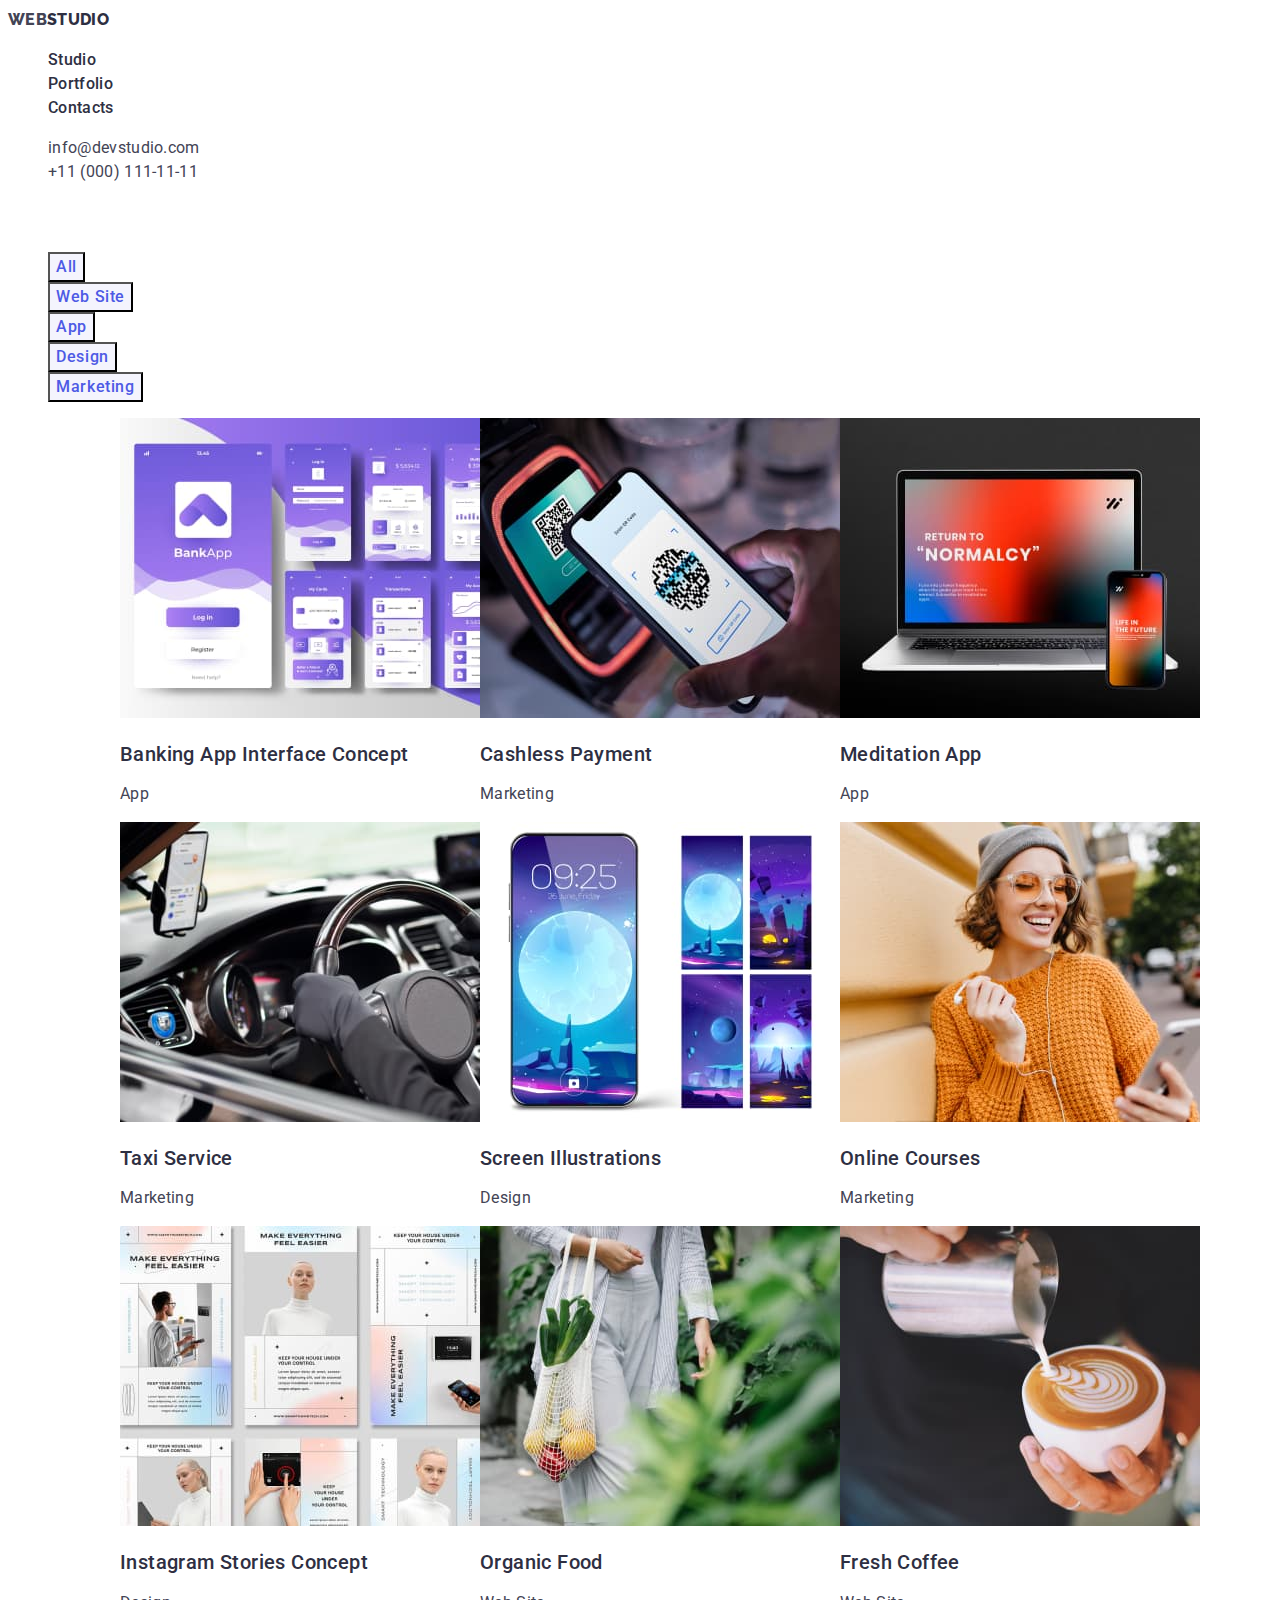
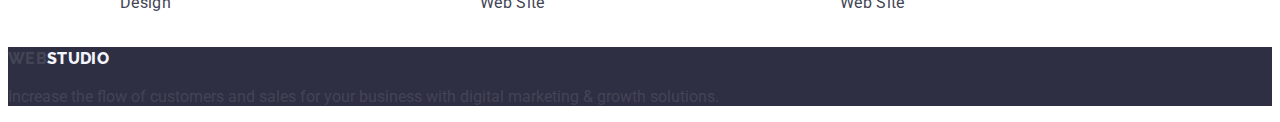
==== commit 11c603d9: "correction of mistakes" ====
--- a/portfolio.html
+++ b/portfolio.html
@@ -118,7 +118,7 @@
     <footer class="footer">
       <a lang="en" href="./index.html" class="text-link-footer link"
         >Web<span class="footer-studio">Studio</span></a>
-        <p class="paragraph">
+        <p class="footer-paragraph">
             Increase the flow of customers and sales for your business with digital marketing & growth solutions.
         </p>
     </footer>
--- a/css/styles.css
+++ b/css/styles.css
@@ -28,7 +28,7 @@
     letter-spacing: 0.03em;
     text-transform: uppercase;
     text-decoration: none;
-    color: var(--accent-color);
+    color: #4d5ae5;
 }
 
 
@@ -135,10 +135,6 @@
     letter-spacing: 0.02em;
     color: #434455;
 }
-.paragraph-address {
-    font-style: normal;
-    color: var(--active-color);
-}
 /*-----------------------------------------What are we doing----------------------------------------*/
 .title-development,.title-team {
     font-size: 36px;
@@ -157,6 +153,7 @@
     display: flex;
     margin-right: calc(-1 * var(--indent-number));
     margin-top: 50px;
+    background-color: #FFFFFF;
 }
 .title-name {
     font-weight: 500;
@@ -186,7 +183,6 @@
     display: flex;
     justify-content: center;
     flex-wrap: wrap;
-    gap: 20px;
    
 }
 .button-filter {
@@ -228,4 +224,7 @@
 
 .footer-studio {
     color: #F4F4FD;
+}
+footer-paragraph {
+    color:  #F4F4FD;
 }